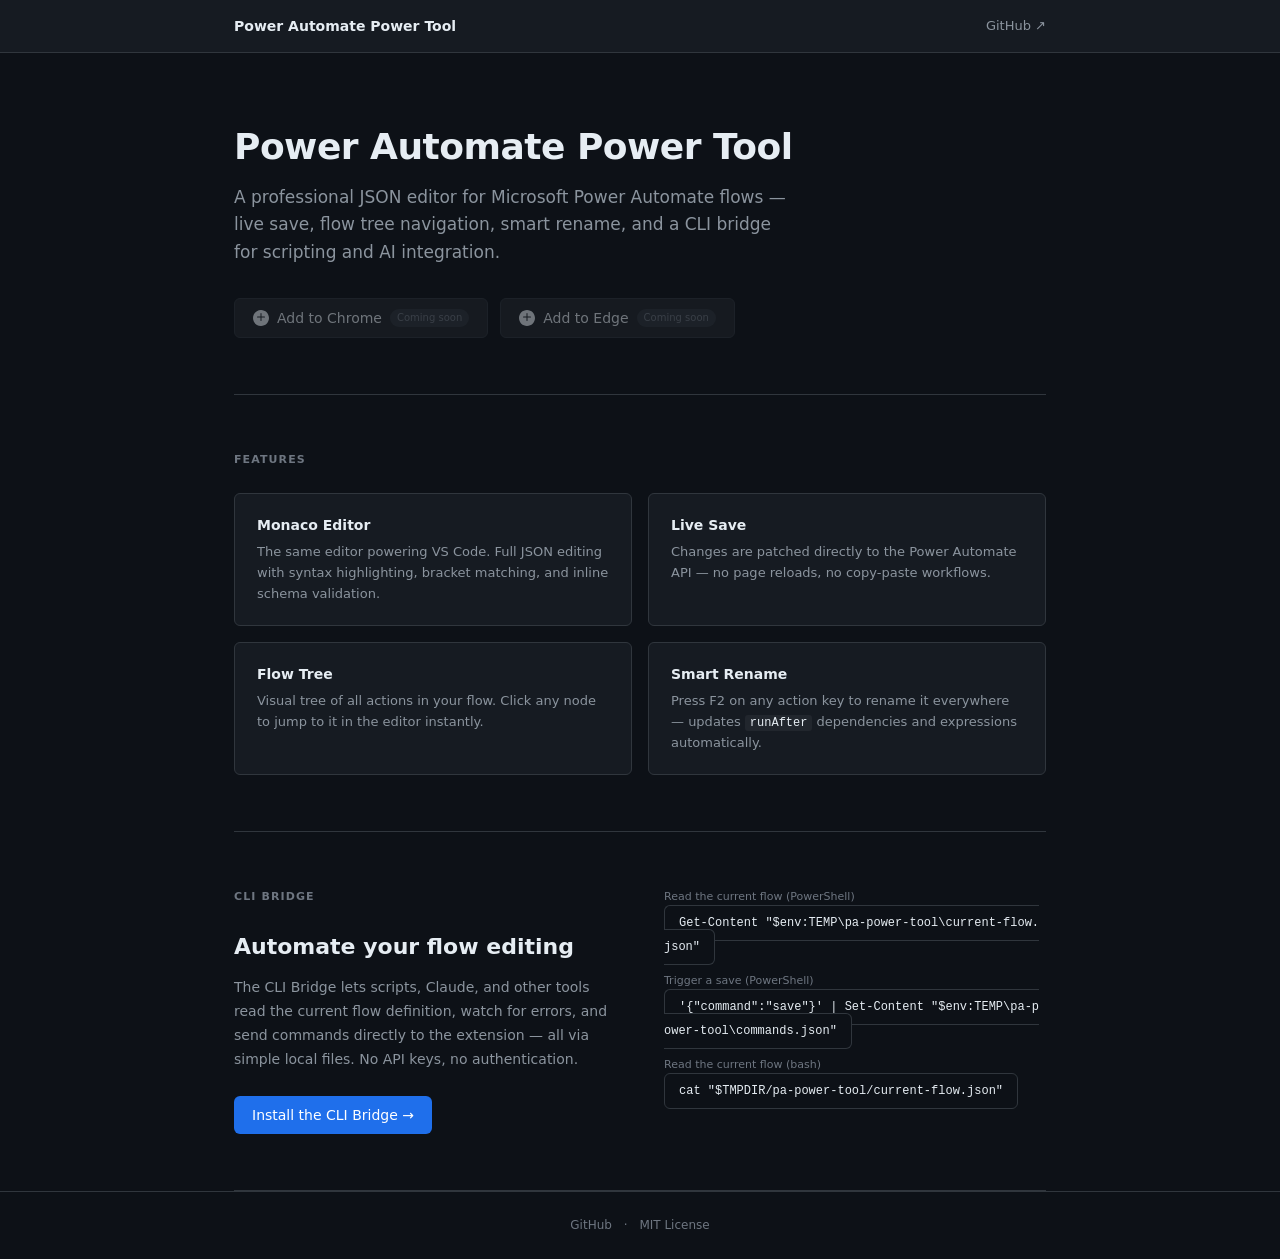
==== docs/index.html @ f7fae398 "Initial commit — CLI bridge, GitHub Pages site, and GHA workflows" ====
<!DOCTYPE html>
<html lang="en">
<head>
  <meta charset="UTF-8">
  <meta name="viewport" content="width=device-width, initial-scale=1.0">
  <title>Power Automate Power Tool</title>
  <meta name="description" content="A Monaco-powered JSON editor for Microsoft Power Automate flows — built as a browser extension for Chrome and Edge.">
  <link rel="stylesheet" href="./assets/style.css">
</head>
<body>

  <nav class="nav">
    <div class="nav-inner">
      <span class="nav-logo">Power Automate Power Tool</span>
      <a class="nav-link" href="https://github.com/websteris/pa-power-tool-extension" target="_blank" rel="noopener">GitHub ↗</a>
    </div>
  </nav>

  <div class="page">

    <!-- Hero -->
    <section class="hero">
      <h1>Power Automate Power Tool</h1>
      <p class="tagline">
        A professional JSON editor for Microsoft Power Automate flows —
        live save, flow tree navigation, smart rename, and a CLI bridge for scripting and AI integration.
      </p>
      <div class="store-buttons">
        <a class="btn btn-store disabled" href="#" aria-disabled="true" tabindex="-1">
          <svg width="16" height="16" viewBox="0 0 16 16" fill="currentColor" aria-hidden="true">
            <path d="M8 0C3.58 0 0 3.58 0 8s3.58 8 8 8 8-3.58 8-8-3.58-8-8-8zm3.5 7.5h-3v3a.5.5 0 0 1-1 0v-3h-3a.5.5 0 0 1 0-1h3v-3a.5.5 0 0 1 1 0v3h3a.5.5 0 0 1 0 1z"/>
          </svg>
          Add to Chrome
          <span class="badge">Coming soon</span>
        </a>
        <a class="btn btn-store disabled" href="#" aria-disabled="true" tabindex="-1">
          <svg width="16" height="16" viewBox="0 0 16 16" fill="currentColor" aria-hidden="true">
            <path d="M8 0C3.58 0 0 3.58 0 8s3.58 8 8 8 8-3.58 8-8-3.58-8-8-8zm3.5 7.5h-3v3a.5.5 0 0 1-1 0v-3h-3a.5.5 0 0 1 0-1h3v-3a.5.5 0 0 1 1 0v3h3a.5.5 0 0 1 0 1z"/>
          </svg>
          Add to Edge
          <span class="badge">Coming soon</span>
        </a>
      </div>
    </section>

    <!-- Features -->
    <section class="features">
      <div class="section-label">Features</div>
      <div class="feature-grid">
        <div class="feature-card">
          <h3>Monaco Editor</h3>
          <p>The same editor powering VS Code. Full JSON editing with syntax highlighting, bracket matching, and inline schema validation.</p>
        </div>
        <div class="feature-card">
          <h3>Live Save</h3>
          <p>Changes are patched directly to the Power Automate API — no page reloads, no copy-paste workflows.</p>
        </div>
        <div class="feature-card">
          <h3>Flow Tree</h3>
          <p>Visual tree of all actions in your flow. Click any node to jump to it in the editor instantly.</p>
        </div>
        <div class="feature-card">
          <h3>Smart Rename</h3>
          <p>Press F2 on any action key to rename it everywhere — updates <code>runAfter</code> dependencies and expressions automatically.</p>
        </div>
      </div>
    </section>

    <!-- CLI Bridge -->
    <section class="bridge-section">
      <div class="bridge-inner">
        <div class="bridge-text">
          <div class="section-label">CLI Bridge</div>
          <h2>Automate your flow editing</h2>
          <p>
            The CLI Bridge lets scripts, Claude, and other tools read the current flow
            definition, watch for errors, and send commands directly to the extension —
            all via simple local files. No API keys, no authentication.
          </p>
          <a class="btn btn-primary" href="./install.html">Install the CLI Bridge →</a>
        </div>
        <div class="bridge-code">
          <div class="code-label">Read the current flow (PowerShell)</div>
          <code class="code-block">Get-Content "$env:TEMP\pa-power-tool\current-flow.json"</code>
          <div class="code-label" style="margin-top:14px">Trigger a save (PowerShell)</div>
          <code class="code-block">'{"command":"save"}' | Set-Content "$env:TEMP\pa-power-tool\commands.json"</code>
          <div class="code-label" style="margin-top:14px">Read the current flow (bash)</div>
          <code class="code-block">cat "$TMPDIR/pa-power-tool/current-flow.json"</code>
        </div>
      </div>
    </section>

  </div><!-- /page -->

  <footer class="footer">
    <a href="https://github.com/websteris/pa-power-tool-extension" target="_blank" rel="noopener">GitHub</a>
    <span class="sep">·</span>
    <a href="https://github.com/websteris/pa-power-tool-extension/blob/main/LICENSE" target="_blank" rel="noopener">MIT License</a>
  </footer>

</body>
</html>
---- docs/assets/style.css ----
:root {
  --bg-0: #0d1117;
  --bg-1: #161b22;
  --bg-2: #21262d;
  --bg-3: #30363d;
  --text-1: #e6edf3;
  --text-2: #8b949e;
  --text-3: #6e7681;
  --accent: #1f6feb;
  --accent-hover: #388bfd;
  --green: #3fb950;
  --border: #30363d;
  --radius: 6px;
  --max-w: 860px;
}

*, *::before, *::after { box-sizing: border-box; margin: 0; padding: 0; }

html { scroll-behavior: smooth; }

body {
  background: var(--bg-0);
  color: var(--text-1);
  font-family: -apple-system, BlinkMacSystemFont, "Segoe UI", system-ui, sans-serif;
  font-size: 15px;
  line-height: 1.6;
  -webkit-font-smoothing: antialiased;
}

a { color: var(--accent); text-decoration: none; }
a:hover { color: var(--accent-hover); text-decoration: underline; }

/* ── Nav ─────────────────────────────────────────────────────────────────── */

.nav {
  background: var(--bg-1);
  border-bottom: 1px solid var(--border);
  position: sticky;
  top: 0;
  z-index: 100;
}

.nav-inner {
  max-width: var(--max-w);
  margin: 0 auto;
  padding: 0 24px;
  height: 52px;
  display: flex;
  align-items: center;
  gap: 24px;
}

.nav-logo {
  font-size: 14px;
  font-weight: 600;
  color: var(--text-1);
  flex: 1;
}

.nav-link {
  font-size: 13px;
  color: var(--text-2);
  white-space: nowrap;
}

.nav-link:hover { color: var(--text-1); text-decoration: none; }

.nav-back {
  font-size: 13px;
  color: var(--text-2);
  display: flex;
  align-items: center;
  gap: 4px;
}

.nav-back:hover { color: var(--text-1); text-decoration: none; }

/* ── Layout ──────────────────────────────────────────────────────────────── */

.page { max-width: var(--max-w); margin: 0 auto; padding: 0 24px; }

/* ── Hero ────────────────────────────────────────────────────────────────── */

.hero {
  padding: 72px 0 56px;
  border-bottom: 1px solid var(--border);
}

.hero h1 {
  font-size: 36px;
  font-weight: 700;
  letter-spacing: -0.5px;
  margin-bottom: 16px;
  line-height: 1.2;
}

.hero .tagline {
  font-size: 17px;
  color: var(--text-2);
  max-width: 560px;
  margin-bottom: 32px;
  line-height: 1.6;
}

.store-buttons {
  display: flex;
  gap: 12px;
  flex-wrap: wrap;
}

.btn {
  display: inline-flex;
  align-items: center;
  gap: 8px;
  padding: 8px 18px;
  border-radius: var(--radius);
  font-size: 14px;
  font-weight: 500;
  cursor: pointer;
  border: none;
  text-decoration: none !important;
  transition: background 0.1s, opacity 0.1s;
  white-space: nowrap;
}

.btn-primary {
  background: var(--accent);
  color: #fff;
}

.btn-primary:hover { background: var(--accent-hover); color: #fff; }

.btn-secondary {
  background: var(--bg-2);
  color: var(--text-1);
  border: 1px solid var(--border);
}

.btn-secondary:hover { background: var(--bg-3); color: var(--text-1); }

.btn-store {
  background: var(--bg-2);
  color: var(--text-1);
  border: 1px solid var(--border);
}

.btn-store:hover:not(.disabled) { background: var(--bg-3); }

.btn-store.disabled {
  opacity: 0.45;
  cursor: not-allowed;
  pointer-events: none;
}

.badge {
  font-size: 10px;
  font-weight: 500;
  background: var(--bg-3);
  color: var(--text-3);
  border-radius: 20px;
  padding: 1px 7px;
}

/* ── Features ────────────────────────────────────────────────────────────── */

.features { padding: 56px 0; border-bottom: 1px solid var(--border); }

.section-label {
  font-size: 11px;
  font-weight: 700;
  text-transform: uppercase;
  letter-spacing: 0.1em;
  color: var(--text-3);
  margin-bottom: 24px;
}

.feature-grid {
  display: grid;
  grid-template-columns: repeat(2, 1fr);
  gap: 16px;
}

.feature-card {
  background: var(--bg-1);
  border: 1px solid var(--border);
  border-radius: var(--radius);
  padding: 20px 22px;
}

.feature-card h3 {
  font-size: 14px;
  font-weight: 600;
  margin-bottom: 6px;
  color: var(--text-1);
}

.feature-card p {
  font-size: 13px;
  color: var(--text-2);
  line-height: 1.6;
}

/* ── Bridge section ──────────────────────────────────────────────────────── */

.bridge-section { padding: 56px 0; border-bottom: 1px solid var(--border); }

.bridge-inner {
  display: flex;
  gap: 48px;
  align-items: flex-start;
}

.bridge-text { flex: 1; }

.bridge-text h2 {
  font-size: 22px;
  font-weight: 700;
  margin-bottom: 12px;
}

.bridge-text p {
  font-size: 14px;
  color: var(--text-2);
  line-height: 1.7;
  margin-bottom: 24px;
}

.bridge-code {
  flex: 1;
  min-width: 0;
}

.code-label {
  font-size: 11px;
  color: var(--text-3);
  margin-bottom: 4px;
}

/* ── Code blocks ─────────────────────────────────────────────────────────── */

.code-block {
  background: var(--bg-0);
  border: 1px solid var(--border);
  border-radius: var(--radius);
  padding: 10px 14px;
  font-family: "Cascadia Code", "Fira Code", Consolas, "Courier New", monospace;
  font-size: 12px;
  color: var(--text-1);
  line-height: 1.6;
  word-break: break-all;
  white-space: pre-wrap;
}

.code-row {
  display: flex;
  gap: 8px;
  align-items: flex-start;
  margin-bottom: 12px;
}

.code-row .code-block { flex: 1; margin-bottom: 0; }

.copy-btn {
  background: var(--bg-2);
  border: 1px solid var(--border);
  border-radius: var(--radius);
  color: var(--text-2);
  cursor: pointer;
  font-size: 12px;
  padding: 4px 10px;
  white-space: nowrap;
  flex-shrink: 0;
  margin-top: 2px;
  transition: background 0.1s, color 0.1s;
}

.copy-btn:hover { background: var(--bg-3); color: var(--text-1); }
.copy-btn.copied { color: var(--green); border-color: var(--green); }

/* ── OS Tabs ─────────────────────────────────────────────────────────────── */

.os-tabs {
  display: flex;
  gap: 2px;
  border-bottom: 1px solid var(--border);
  margin-bottom: 24px;
}

.os-tab {
  padding: 8px 16px;
  font-size: 13px;
  color: var(--text-2);
  cursor: pointer;
  border-bottom: 2px solid transparent;
  margin-bottom: -1px;
  transition: color 0.1s;
  user-select: none;
}

.os-tab:hover { color: var(--text-1); }

.os-tab.active {
  color: var(--text-1);
  border-bottom-color: var(--accent);
  font-weight: 500;
}

.os-panel { display: none; }
.os-panel.active { display: block; }

/* ── Install page ────────────────────────────────────────────────────────── */

.install-header { padding: 48px 0 36px; border-bottom: 1px solid var(--border); }

.install-header h1 {
  font-size: 26px;
  font-weight: 700;
  margin-bottom: 10px;
}

.install-header p {
  font-size: 15px;
  color: var(--text-2);
  max-width: 520px;
}

.install-body { padding: 36px 0 64px; }

.install-section { margin-bottom: 36px; }

.install-section h2 {
  font-size: 15px;
  font-weight: 600;
  margin-bottom: 12px;
  color: var(--text-1);
}

.install-section p, .install-section li {
  font-size: 13px;
  color: var(--text-2);
  line-height: 1.7;
}

.install-section ul, .install-section ol {
  padding-left: 18px;
}

.install-section li { margin-bottom: 4px; }

.req-row {
  display: flex;
  align-items: baseline;
  gap: 12px;
  font-size: 13px;
  margin-bottom: 6px;
}

.req-name { color: var(--text-1); font-weight: 500; min-width: 100px; }
.req-desc { color: var(--text-2); }

.files-table { width: 100%; border-collapse: collapse; font-size: 13px; }
.files-table td { padding: 6px 12px 6px 0; color: var(--text-2); vertical-align: top; }
.files-table td:first-child { color: var(--text-1); font-family: monospace; white-space: nowrap; padding-right: 24px; }

.note {
  font-size: 12px;
  color: var(--text-3);
  margin-top: 10px;
  line-height: 1.6;
}

code {
  font-family: "Cascadia Code", "Fira Code", Consolas, monospace;
  font-size: 12px;
  background: var(--bg-2);
  border-radius: 3px;
  padding: 1px 5px;
  color: var(--text-1);
}

/* ── Footer ──────────────────────────────────────────────────────────────── */

.footer {
  border-top: 1px solid var(--border);
  padding: 24px;
  text-align: center;
  font-size: 12px;
  color: var(--text-3);
}

.footer a { color: var(--text-3); }
.footer a:hover { color: var(--text-2); }
.footer .sep { margin: 0 8px; }

/* ── Responsive ──────────────────────────────────────────────────────────── */

@media (max-width: 640px) {
  .hero { padding: 48px 0 40px; }
  .hero h1 { font-size: 26px; }
  .feature-grid { grid-template-columns: 1fr; }
  .bridge-inner { flex-direction: column; gap: 24px; }
  .install-header { padding: 32px 0 28px; }
}
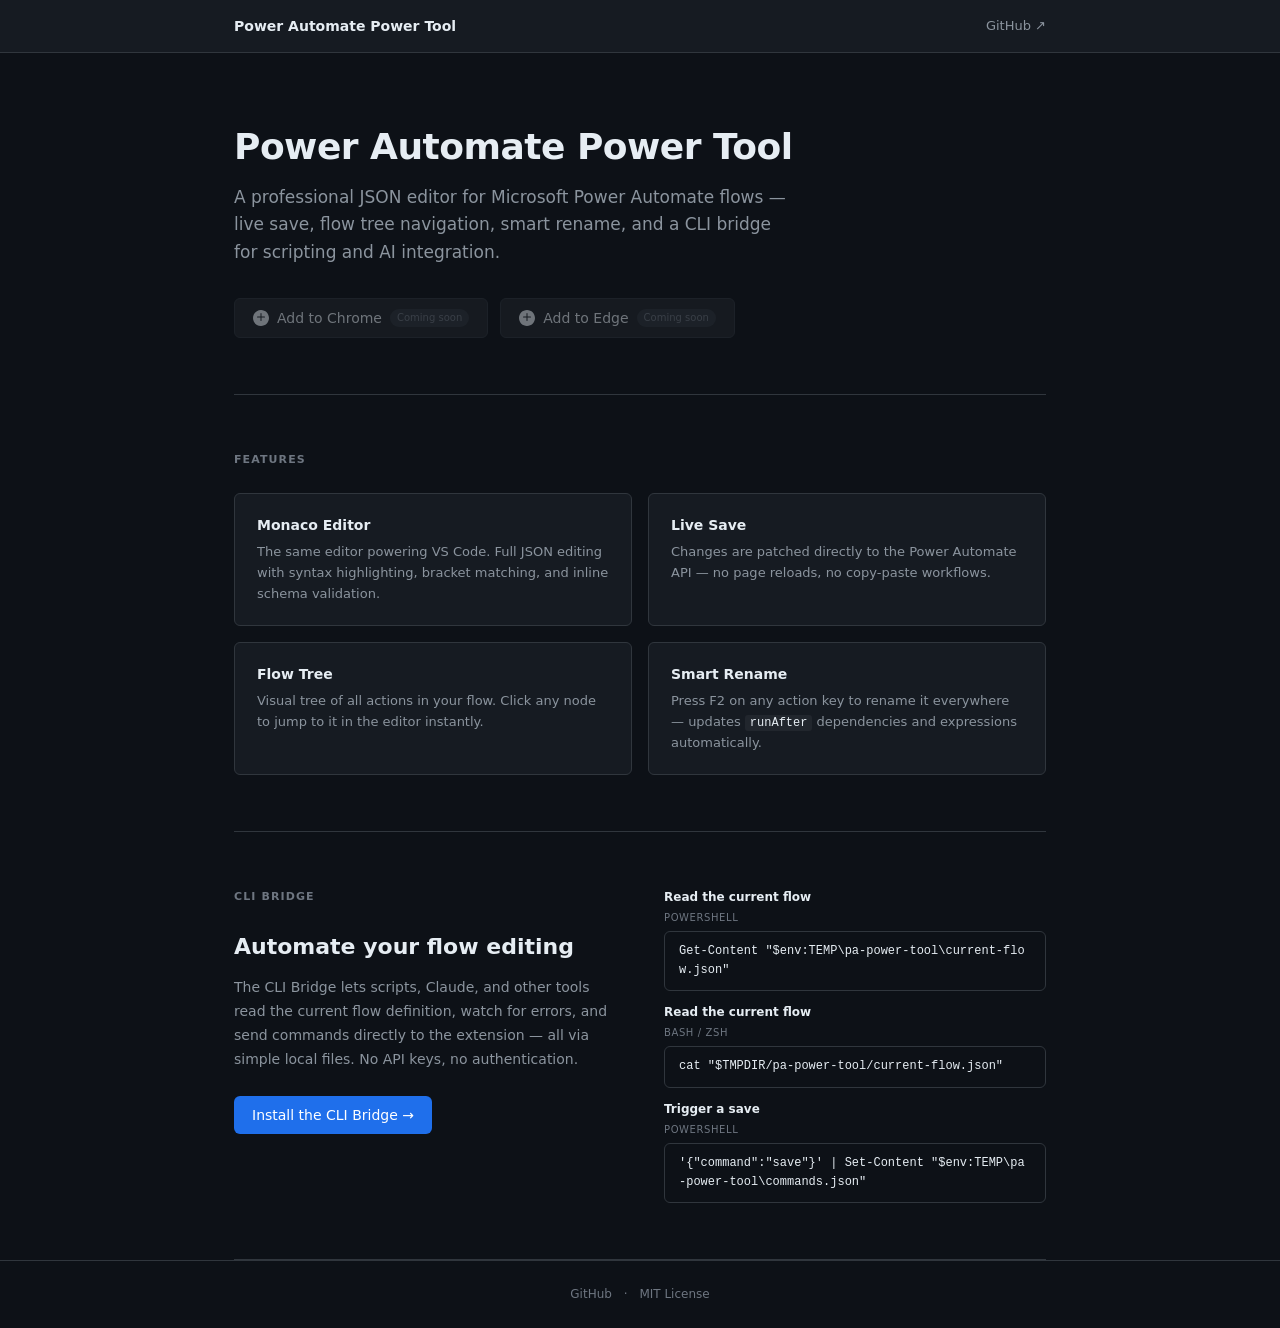
==== commit bc03f724: "Fix bridge code section formatting on landing page Restructure CLI Bridge examples using example-car" ====
--- a/docs/index.html
+++ b/docs/index.html
@@ -12,7 +12,7 @@
   <nav class="nav">
     <div class="nav-inner">
       <span class="nav-logo">Power Automate Power Tool</span>
-      <a class="nav-link" href="https://github.com/websteris/pa-power-tool-extension" target="_blank" rel="noopener">GitHub ↗</a>
+      <a class="nav-link" href="https://github.com/websteris/pa-power-tool-bridge" target="_blank" rel="noopener">GitHub ↗</a>
     </div>
   </nav>
 
@@ -80,12 +80,21 @@
           <a class="btn btn-primary" href="./install.html">Install the CLI Bridge →</a>
         </div>
         <div class="bridge-code">
-          <div class="code-label">Read the current flow (PowerShell)</div>
-          <code class="code-block">Get-Content "$env:TEMP\pa-power-tool\current-flow.json"</code>
-          <div class="code-label" style="margin-top:14px">Trigger a save (PowerShell)</div>
-          <code class="code-block">'{"command":"save"}' | Set-Content "$env:TEMP\pa-power-tool\commands.json"</code>
-          <div class="code-label" style="margin-top:14px">Read the current flow (bash)</div>
-          <code class="code-block">cat "$TMPDIR/pa-power-tool/current-flow.json"</code>
+          <div class="example-card">
+            <div class="example-title">Read the current flow</div>
+            <div class="example-platform">PowerShell</div>
+            <code class="code-block">Get-Content "$env:TEMP\pa-power-tool\current-flow.json"</code>
+          </div>
+          <div class="example-card">
+            <div class="example-title">Read the current flow</div>
+            <div class="example-platform">bash / zsh</div>
+            <code class="code-block">cat "$TMPDIR/pa-power-tool/current-flow.json"</code>
+          </div>
+          <div class="example-card">
+            <div class="example-title">Trigger a save</div>
+            <div class="example-platform">PowerShell</div>
+            <code class="code-block">'{"command":"save"}' | Set-Content "$env:TEMP\pa-power-tool\commands.json"</code>
+          </div>
         </div>
       </div>
     </section>
@@ -93,9 +102,9 @@
   </div><!-- /page -->
 
   <footer class="footer">
-    <a href="https://github.com/websteris/pa-power-tool-extension" target="_blank" rel="noopener">GitHub</a>
+    <a href="https://github.com/websteris/pa-power-tool-bridge" target="_blank" rel="noopener">GitHub</a>
     <span class="sep">·</span>
-    <a href="https://github.com/websteris/pa-power-tool-extension/blob/main/LICENSE" target="_blank" rel="noopener">MIT License</a>
+    <a href="https://github.com/websteris/pa-power-tool-bridge/blob/main/LICENSE" target="_blank" rel="noopener">MIT License</a>
   </footer>
 
 </body>
--- a/docs/assets/style.css
+++ b/docs/assets/style.css
@@ -239,6 +239,7 @@
 /* ── Code blocks ─────────────────────────────────────────────────────────── */
 
 .code-block {
+  display: block;
   background: var(--bg-0);
   border: 1px solid var(--border);
   border-radius: var(--radius);
@@ -250,6 +251,11 @@
   word-break: break-all;
   white-space: pre-wrap;
 }
+
+.example-card { margin-bottom: 12px; }
+.example-card:last-child { margin-bottom: 0; }
+.example-title { font-size: 12px; font-weight: 600; color: var(--text-1); margin-bottom: 3px; }
+.example-platform { font-size: 10px; color: var(--text-3); text-transform: uppercase; letter-spacing: 0.06em; margin-bottom: 5px; }
 
 .code-row {
   display: flex;
